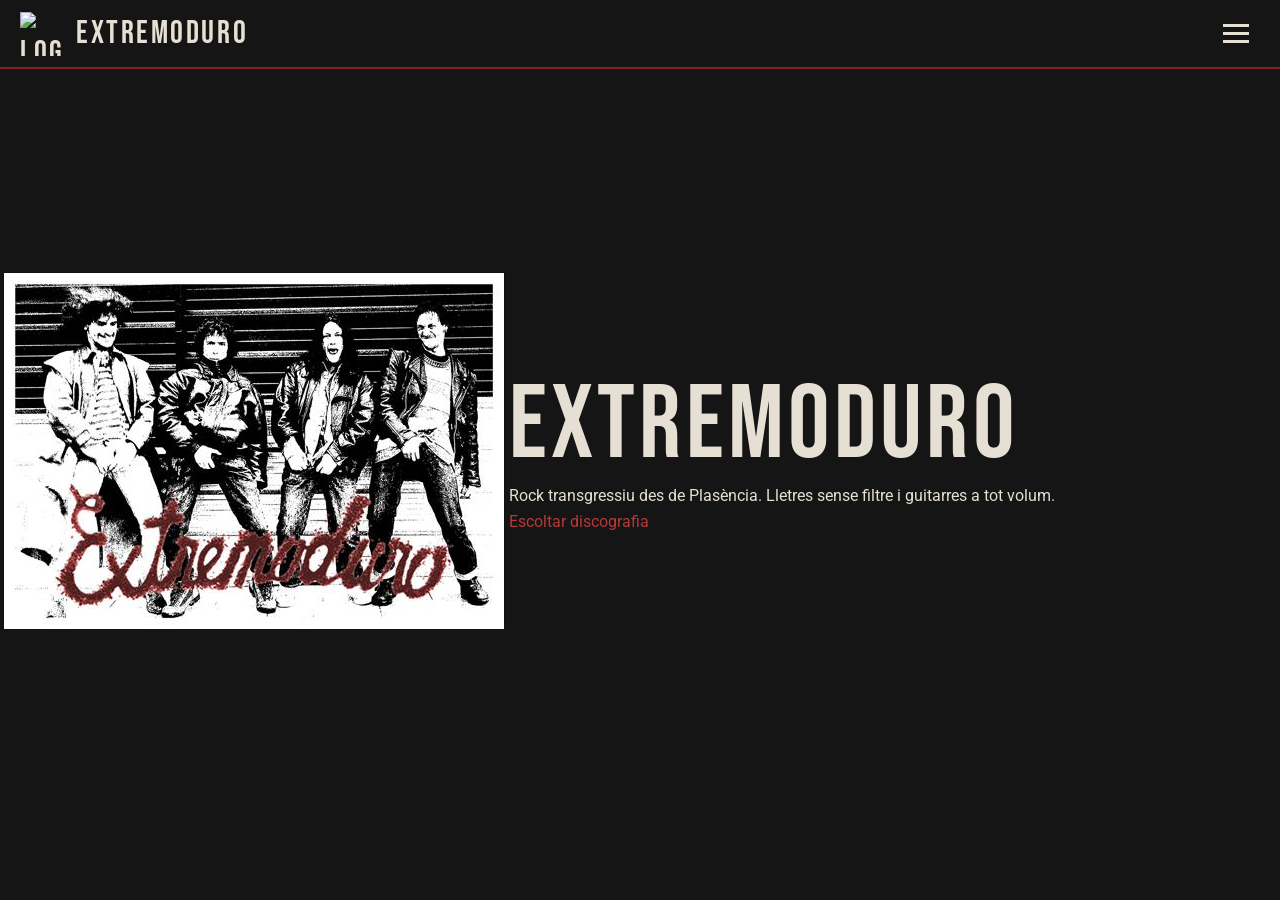
==== index.html @ 2c73f6ba "hero en .css" ====
<!DOCTYPE html>
<html lang="en">
<head>
    <meta charset="UTF-8">
    <meta name="viewport" content="width=device-width, initial-scale=1.0">
    <title>Inici | Extremoduro</title>

    <link rel="preconnect" href="https://fonts.googleapis.com">
    <link rel="preconnect" href="https://fonts.gstatic.com" crossorigin>
    <link href="https://fonts.googleapis.com/css2?family=Bebas+Neue&amp;family=Roboto:wght@400;700&amp;display=swap" rel="stylesheet">
    <link rel="stylesheet" href="https://cdnjs.cloudflare.com/ajax/libs/font-awesome/6.5.2/css/all.min.css">

    <link rel="stylesheet" href="css/01-Identitat.css">
    <link rel="stylesheet" href="css/02-header-footer.css">
    <link rel="stylesheet" href="css/03-pagines.css">
    <link rel="stylesheet" href="css/04-animacions.css">
    <link rel="stylesheet" href="css/05-responsive.css">

</head>
<body> 
    <!-- Checkbox de l'interruptor -->
     <input class="control" type="checkbox" id="anim-toggle" aria-label="Pausar l'animació del Hero">

    <!-- Taca 4 -->
    <header class="capcalera">
        <input class="control" type="checkbox" id="menu-toggle" aria-label="Obrir o tancar el menu">
        <a class="marca" href="index.html"><img src="imatges/logotip.jpg" alt="Logo de Extremoduro" width="44" height="44">Extremoduro</a>
        <label class="hamburguesa" for="menu-toggle"><span></span><span></span><span></span></label>

    

     <nav class="menu" aria-label="Navegacio principal">
      <ul>
        <li><a href="index.html"class="actiu" aria-current="page">Inici</a></li>
        <li><a href="musica.html">Musica</a></li>
        <li><a href="historia.html">Història</a></li>
        <li><a href="concerts.html">Concerts</a></li>
        <li><a href="contacte.html">Contacte</a></li>
      </ul>
     </nav>
    </header>

    <main>
        
    <!-- Taca 6 -->
     <section class="hero">
     <img class="hero_fons" src="imatges/Extremoduro.png" alt="Fotografia del grup Extremoduro">
     <div class="hero_brillo"></div>
     <div class="contenidor hero_contingut">
        <h1>Extremoduro</h1>
        <p class="hero_lema">Rock transgressiu des de Plasència. Lletres sense filtre i guitarres a tot volum.</p>
        <a class="boto" href="musica.html">Escoltar discografia</a>
     </div>
    
        
    </main>
    </section>
</body>
</html>
---- css/01-Identitat.css ----
/* Tasca 2 */

*,*::before,*::after{box-sizing:border-box;margin:0;padding:0}
html{scroll-behavior:smooth}
body{background:var(--negro);color:var(--blanco);font-family:var(--texto);line-height:1.6;min-height:100vh;display:flex;flex-direction:column;overflow-x:hidden}
main{flex:1}
img,iframe,svg{display:block;max-width:100%}
img{height:auto}
.container{width:100%;max-width:1100px;margin:0 auto;padding:0 1.25rem}
.seccio{padding:3.5rem 0}
.seccio--alt{background:var(--gris)}
/* Controles checkbox/radio: invisibles pero accesibles con teclado */
.control{position:absolute;opacity:0;width:1px;height:1px;pointer-events:none}

/* Tasca 3 */

:root{
  --negro:#151515;      /* fondo principal */
  --gris:#252525;       /* secciones y tarjetas */
  --rojo:#8B1E24;       /* botones, enlaces y detalles */
  --rojo2:#B33A3A;      /* hover y elementos destacados */
  --blanco:#E6DFD3;     /* texto principal */
  --cemento:#96918A;    /* texto secundario */
  --titulos:'Bebas Neue','Oswald',sans-serif;
  --texto:'Roboto','Open Sans',sans-serif;
  --radio:6px;
  --t:.3s ease;
}

h1,h2,h3{font-family:var(--titulos);font-weight:400;letter-spacing:.04em;line-height:1.1}
h1{font-size:clamp(3rem,10vw,6.5rem)}
h2{font-size:clamp(2rem,5vw,3rem)}
h3{font-size:1.7rem}
p+p{margin-top:.5rem}
a{color:var(--rojo2);text-decoration:none;transition:color var(--t)}
a:hover,a:focus-visible{color:var(--blanco)}
:focus-visible{outline:3px solid var(--blanco);outline-offset:3px}
.titol-pagina{margin-bottom:2rem;font-size:clamp(2.6rem,8vw,4.5rem);color:var(--rojo2)}
.titol-seccio{margin-bottom:2rem;padding-left:1rem;border-left:6px solid var(--rojo)}
.text-ampli{max-width:65ch;margin-bottom:2rem}
.secundario{color:var(--cemento)}


/* Botón */
.boton{display:inline-flex;align-items:center;justify-content:center;min-height:48px;padding:.6rem 1.8rem;background:var(--rojo);border:2px solid var(--rojo);border-radius:var(--radio);font-family:var(--titulos);font-size:1.35rem;letter-spacing:.08em;color:var(--blanco);cursor:pointer;transition:background var(--t),border-color var(--t),transform var(--t)}
.boton:hover,.boton:focus-visible{background:var(--rojo2);border-color:var(--rojo2);color:var(--blanco);transform:translateY(-3px) scale(1.03)}

/* Tarjeta (se usa en Tasca 6, 7 y 9) */
.tarjetas{display:flex;flex-wrap:wrap;gap:1.5rem}
.tarjetas>.tarjeta{flex:1 1 260px}
.tarjeta{background:var(--gris);border-bottom:3px solid var(--rojo);border-radius:var(--radio);overflow:hidden;transition:transform var(--t),box-shadow var(--t),border-color var(--t)}
.tarjeta:hover{transform:translateY(-6px);border-color:var(--rojo2);box-shadow:0 12px 24px rgba(0,0,0,.5)}
.tarjeta__cuerpo{padding:1.25rem}
.seccio--alt .tarjeta{background:var(--negro)}

/* Pestañas / filtros (se usan en Tasca 7 y 9) */
.pestanas{display:flex;flex-wrap:wrap;gap:.5rem;margin-bottom:2rem}
.pestanas label{display:flex;align-items:center;min-height:48px;padding:.5rem 1.5rem;background:var(--gris);border:2px solid var(--rojo);border-radius:var(--radio);font-family:var(--titulos);font-size:1.35rem;letter-spacing:.08em;cursor:pointer;transition:background var(--t),transform var(--t)}
.pestanas label:hover{background:var(--rojo2);transform:translateY(-2px)}
---- css/02-header-footer.css ----
/* Tasca 4 */
.capcalera {
    position:sticky;
    top:0;
    z-index:20;
    display:flex;
    flex-wrap:wrap;
    align-items:center;
    justify-content:space-between;
    padding:.5rem 1.25rem;
    background:var(--negro);
    border-bottom:2px solid var(--rojo)
}

.marca {
    display:flex;
    align-items: center;
    gap: .75rem;
    font-family:var(--titulos);
    font-size: 2rem;
    letter-spacing: .08em;
    color:var(--blanco)
}

.hamburguesa{
    display: flex;
    flex-direction:column;
    justify-content:center;
    gap:5px;
    min-width: 48px;
    min-height: 48px;
    padding: 0 .7rem;
    cursor:pointer;
}

.hamburguesa span{
    height:3px;
    background:var(--blanco);
    transition:transform var(--t), opacity var(--t)
}

#menu-toggle:checked ~ .hamburguesa span:nth-child(1){
    transform:translateY(8px) rotate(45deg)
}
#menu-toggle:checked ~ .hamburguesa span:nth-child(2){opacity:0}
#menu-toggle:checked ~ .hamburguesa span:nth-child(3){transform:translateY(-8px) rotate(-45deg)}
#menu-toggle:focus-visible ~ .hamburguesa{outline:3px solid var(--blanco)}

/* Animació */
.menu {
    width:100%;
    max-height:0;
    overflow:hidden;
    transition:max-height .4s ease;
}

#menu-toggle:checked ~ .menu{max-height:360px}
.menu ul{
    display:flex;
    flex-direction:column;
    list-style:none;
    padding-bottom:.5rem
}

.menu a{
    display:block;
    padding:.9rem 1rem;
    border-left:4px solid transparent;
    font-family:var(--titulos);
    font-size:1.4rem;
    letter-spacing:.08em;
    color:var(--blanco);
    transition:color var(--t),border-color var(--t),background var(--t)
}
.menu a:hover,.menu a:focus-visible{
    color:var(--rojo2);
    background:var(--gris)
}

.menu a.activo{
    color:var(--rojo2);
    border-left-color:var(--rojo2)
}
---- css/03-pagines.css ----
/* Hero */
.hero {
    position:relative;
    display:flex;
    align-items:center;
    min-height:85vh;
    overflow:hidden;
}
.hero__fons {
    position:absolute;
    top:0;left:0;
    width:100%;
    height:100%;
    object-fit:cover;
    opacity:.5
}
.hero__brillo {
    position:absolute;
    top:-20vmax;
    left:-20vmax;
    width:70vmax;
    height:70vmax;
    border-radius:50%;
    background:radial-gradient(circle,rgba(179,58,58,.55),transparent 65%)
}
.hero__contingut {
    position:relative;
    padding-top:3rem;
    padding-bottom:3rem
}
.hero__contingut h1 {
    text-shadow:4px 4px 0 var(--rojo)
}
.hero__lema {
    max-width:32ch;
    margin:1rem 0 1.5rem;
    font-size:1.3rem
}
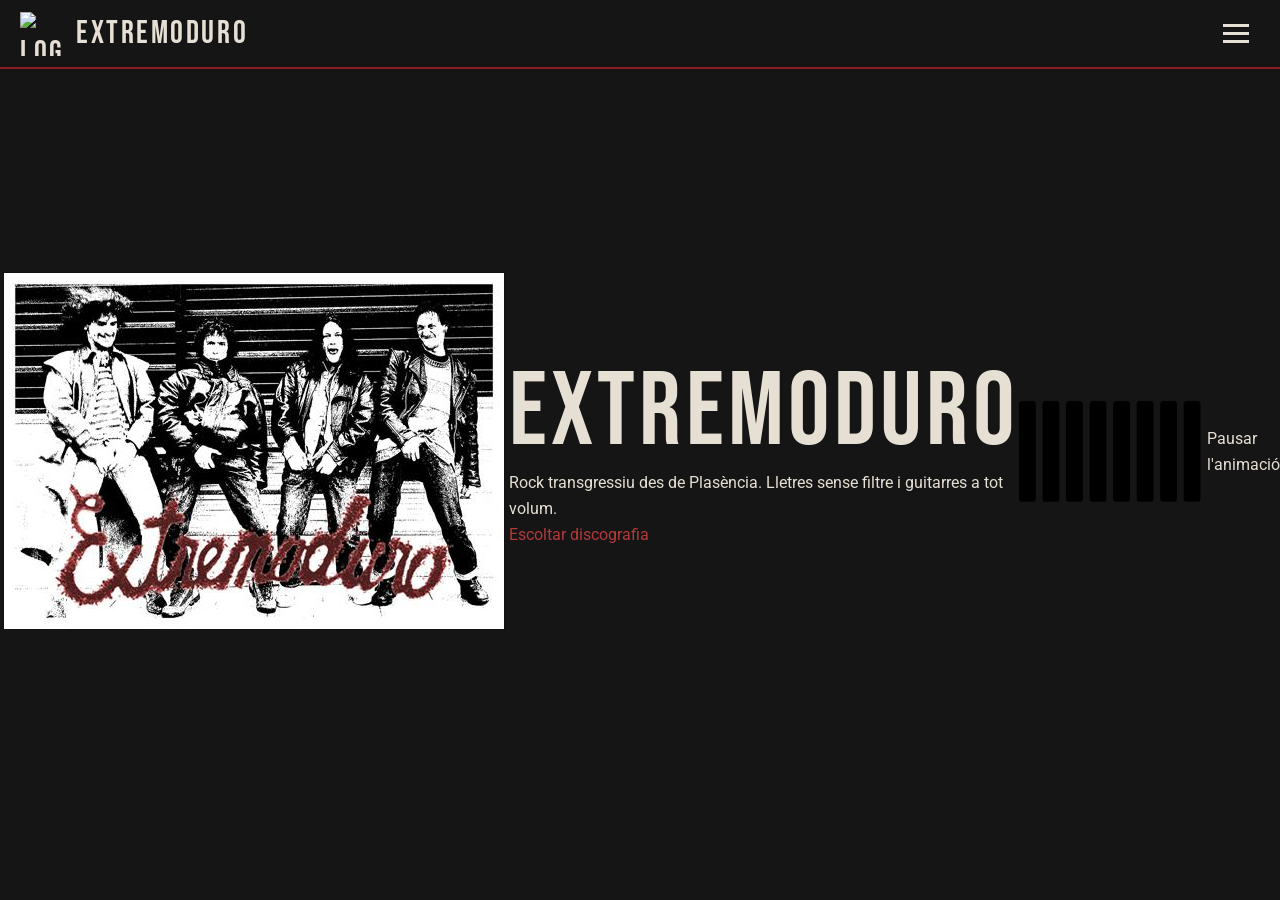
==== commit f57812a0: "animacio de les barres de so i el botó interruptor" ====
--- a/index.html
+++ b/index.html
@@ -51,6 +51,24 @@
         <p class="hero_lema">Rock transgressiu des de Plasència. Lletres sense filtre i guitarres a tot volum.</p>
         <a class="boto" href="musica.html">Escoltar discografia</a>
      </div>
+
+     <!-- Animació Vectorial SVG -->
+      <svg class="ecualitzador" viewBox="0 0 112 60" role="img" aria-label="Animació de barres de so">
+        <rect x="0" y="0" width="10" height="60" rx="2"/>
+        <rect x="14" y="0" width="10" height="60" rx="2"/>
+        <rect x="28" y="0" width="10" height="60" rx="2"/>
+        <rect x="42" y="0" width="10" height="60" rx="2"/>
+        <rect x="56" y="0" width="10" height="60" rx="2"/>
+        <rect x="70" y="0" width="10" height="60" rx="2"/>
+        <rect x="84" y="0" width="10" height="60" rx="2"/>
+        <rect x="98" y="0" width="10" height="60" rx="2"/>
+        </svg>
+    
+    <!-- Interruptor -->
+     <label class="interruptor" for="anim-toggle"><span class="interruptor_pista"></span>Pausar l'animació</label>
+    </div>
+</section>
+            
     
         
     </main>
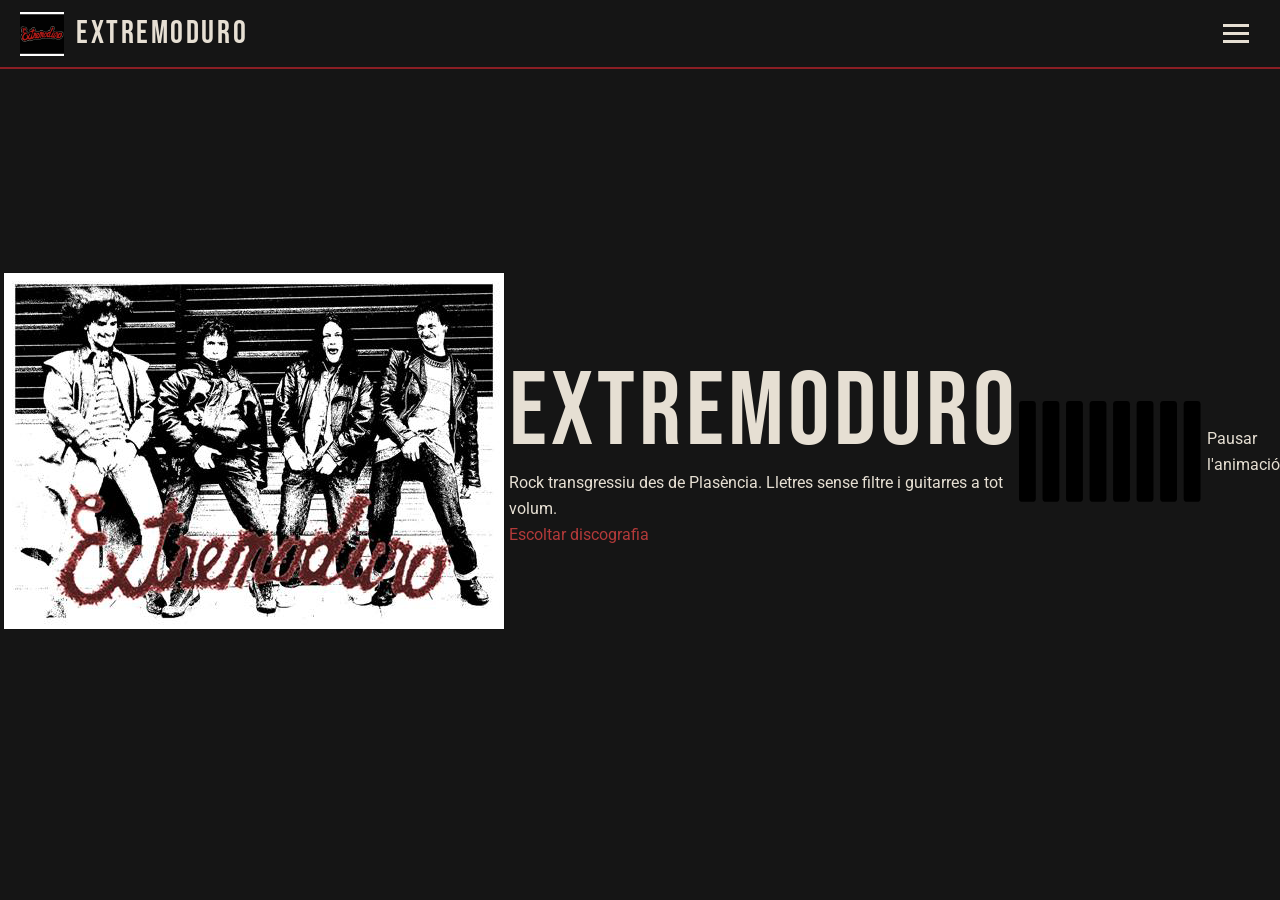
==== commit b003951e: "logo" ====
--- a/index.html
+++ b/index.html
@@ -24,7 +24,7 @@
     <!-- Taca 4 -->
     <header class="capcalera">
         <input class="control" type="checkbox" id="menu-toggle" aria-label="Obrir o tancar el menu">
-        <a class="marca" href="index.html"><img src="imatges/logotip.jpg" alt="Logo de Extremoduro" width="44" height="44">Extremoduro</a>
+        <a class="marca" href="index.html"><img src="imatges/logo.png" alt="Logo de Extremoduro" width="44" height="44">Extremoduro</a>
         <label class="hamburguesa" for="menu-toggle"><span></span><span></span><span></span></label>
 
     
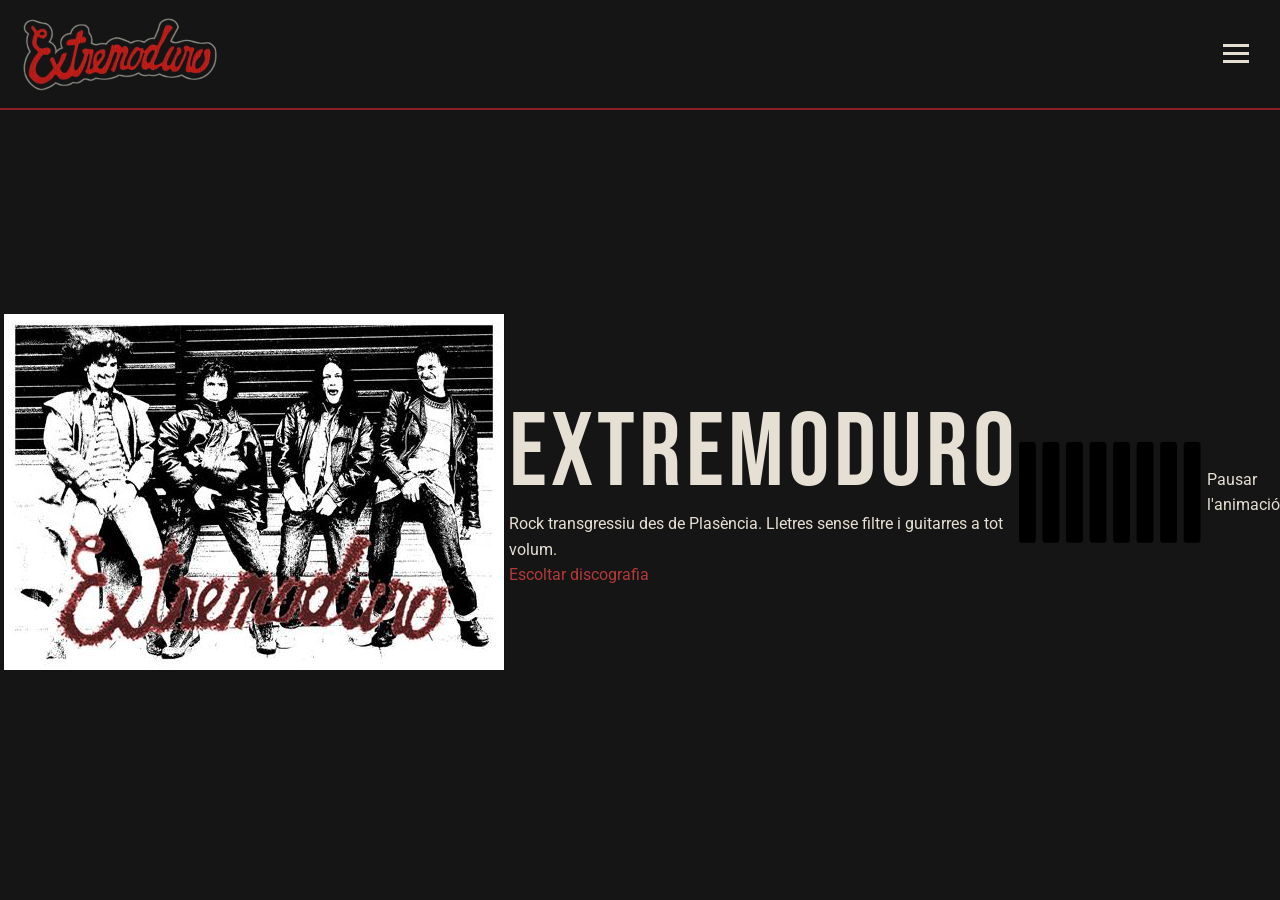
==== commit 439eca74: "millora" ====
--- a/index.html
+++ b/index.html
@@ -24,7 +24,7 @@
     <!-- Taca 4 -->
     <header class="capcalera">
         <input class="control" type="checkbox" id="menu-toggle" aria-label="Obrir o tancar el menu">
-        <a class="marca" href="index.html"><img src="imatges/logo.png" alt="Logo de Extremoduro" width="44" height="44">Extremoduro</a>
+        <a class="marca" href="index.html"><img src="imatges/logotip.png" alt="Logo de Extremoduro" width="200" height="80"></a>
         <label class="hamburguesa" for="menu-toggle"><span></span><span></span><span></span></label>
 
     
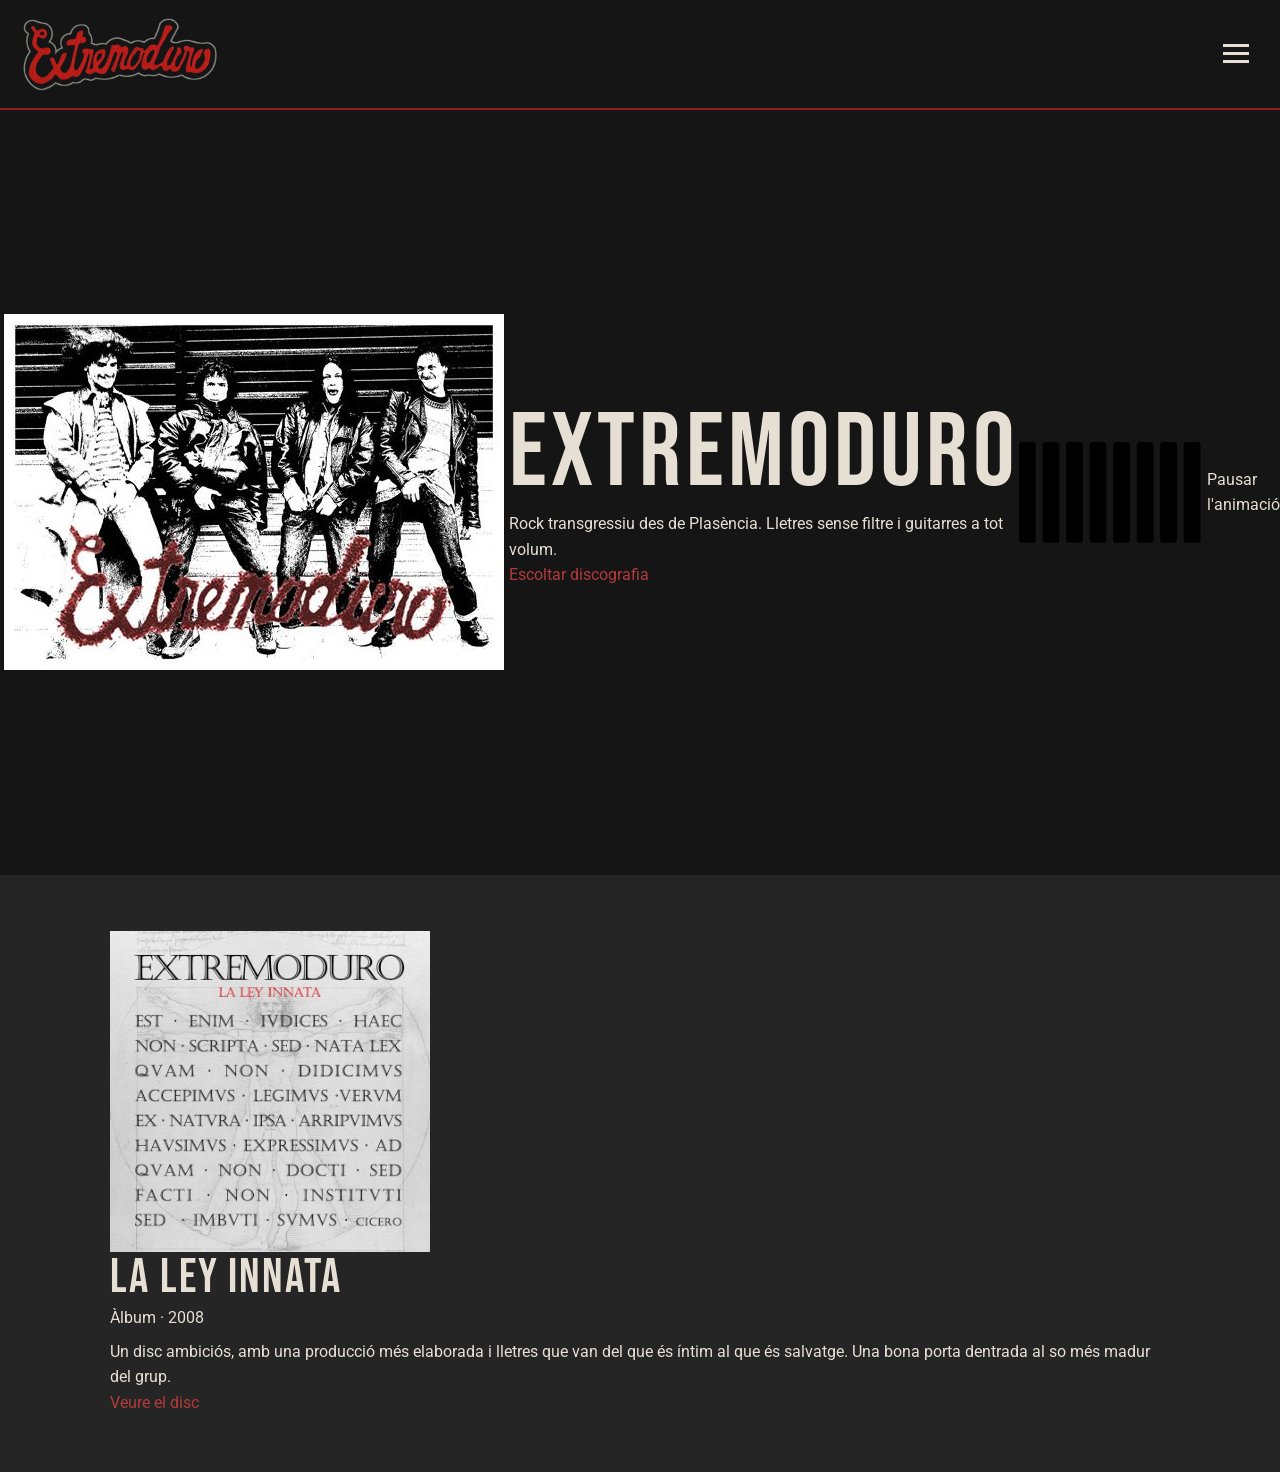
==== commit abc0810b: "disc La Ley Innata" ====
--- a/index.html
+++ b/index.html
@@ -68,7 +68,17 @@
      <label class="interruptor" for="anim-toggle"><span class="interruptor_pista"></span>Pausar l'animació</label>
     </div>
 </section>
-            
+        <section class="seccio seccio--alt">
+            <div class="container promo">
+                <img class="promo_portada" src="imatges/la-ley-innata.png" alt="Portada del disc La Ley Innata" width="320" height="320"> 
+                <h2>La Ley Innata</h2>
+                <p class="secundari">Àlbum &middot; 2008</p>
+                <p>Un disc ambiciós, amb una producció més elaborada i lletres que van del que és íntim al que és salvatge. Una bona porta dentrada al so més madur del grup.</p>
+                <a class="boto" href="musica.html">Veure el disc</a>
+            </div>
+        </div>
+        </section>
+
     
         
     </main>
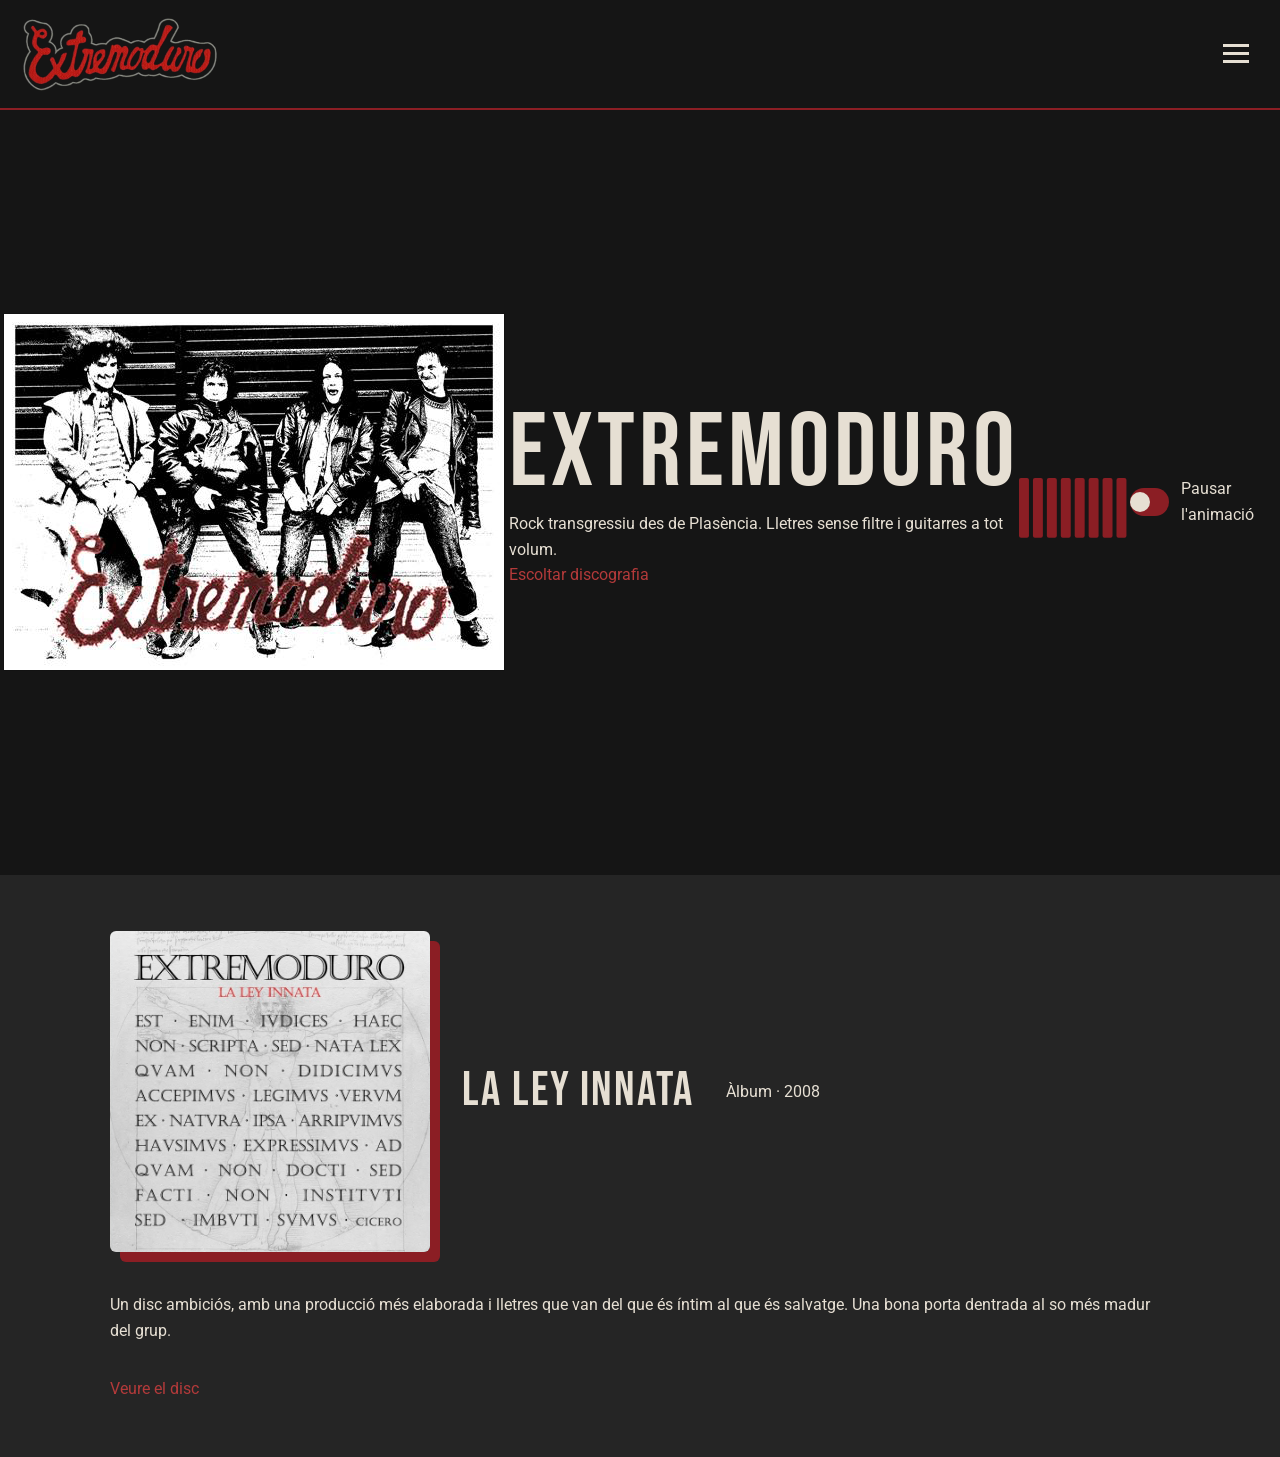
==== commit c04fd809: ".css de animacio, interruptor i promo del disc" ====
--- a/index.html
+++ b/index.html
@@ -53,7 +53,7 @@
      </div>
 
      <!-- Animació Vectorial SVG -->
-      <svg class="ecualitzador" viewBox="0 0 112 60" role="img" aria-label="Animació de barres de so">
+      <svg class="equalitzador" viewBox="0 0 112 60" role="img" aria-label="Animació de barres de so">
         <rect x="0" y="0" width="10" height="60" rx="2"/>
         <rect x="14" y="0" width="10" height="60" rx="2"/>
         <rect x="28" y="0" width="10" height="60" rx="2"/>
--- a/css/03-pagines.css
+++ b/css/03-pagines.css
@@ -35,4 +35,72 @@
     max-width:32ch;
     margin:1rem 0 1.5rem;
     font-size:1.3rem
-}+}
+
+/* Animación SVG */
+
+.equalitzador {
+    width: 140px;
+    margin-top: 2rem;
+    fill: var(--rojo);
+}
+
+.equalitzador rect {
+    transform-box: fill-box;
+    transform-origin: bottom;
+}
+
+/* Interruptor */
+.interruptor {
+    display: inline-flex;
+    align-items: center;
+    gap: .7rem;
+    margin-top: 1.2rem;
+    min-height: 48px;
+    color: var(--blanco);
+    cursor: pointer;
+}
+
+.interruptor_pista {
+    position: relative;
+    width: 50px;
+    height: 28px;
+    background: var(--rojo);
+    border-radius: 14px;
+    transition: background var(--t);
+}
+
+.interruptor_pista::after {
+    content:"";
+    position: absolute;
+    top: 4px;
+    width: 20px;
+    height: 20px;
+    background: var(--blanco);
+    border-radius: 50%;
+    transition: transform var(--t);
+}
+#anim-toggle:checked ~ main .interruptor_pista {
+    background: var(--cemento);
+}
+#anim-toggle:checked ~ main .interruptor_pista::after {
+    transform: translateX(22px);
+}
+#anim-toggle:focus-visible ~ main .interruptor__pista{outline:3px solid var(--blanco);outline-offset:3px}
+
+/* Promoció del disc */
+.promo {
+    display: flex;
+    flex-wrap: wrap;
+    align-items: center;
+    gap: 2rem;
+}
+
+.promo_portada {
+    flex: 0 1 320px;
+    border-radius: var(--radio);
+    box-shadow: 10px 10px 0 var(--rojo);
+}
+
+.promo_texto {flex: 1 1 300px;}
+.promo_texto p {margin-bottom: 1rem;}
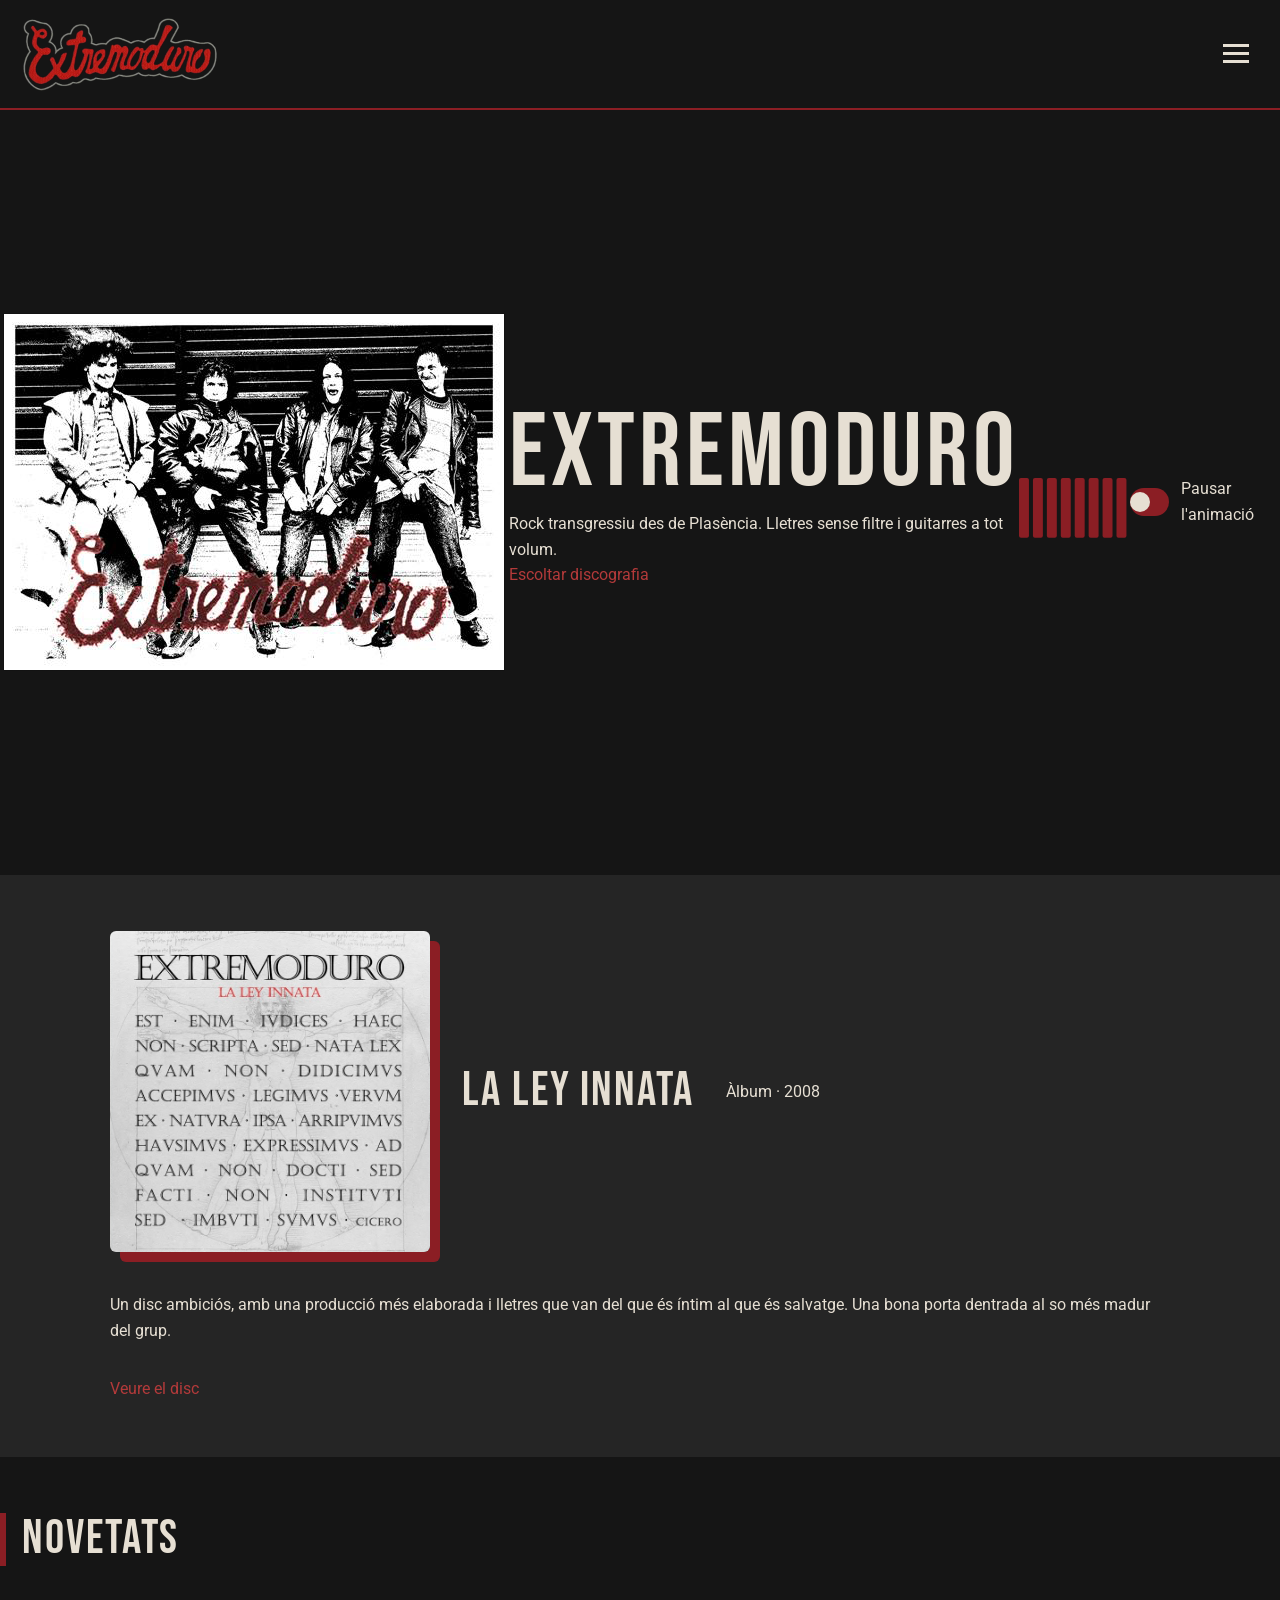
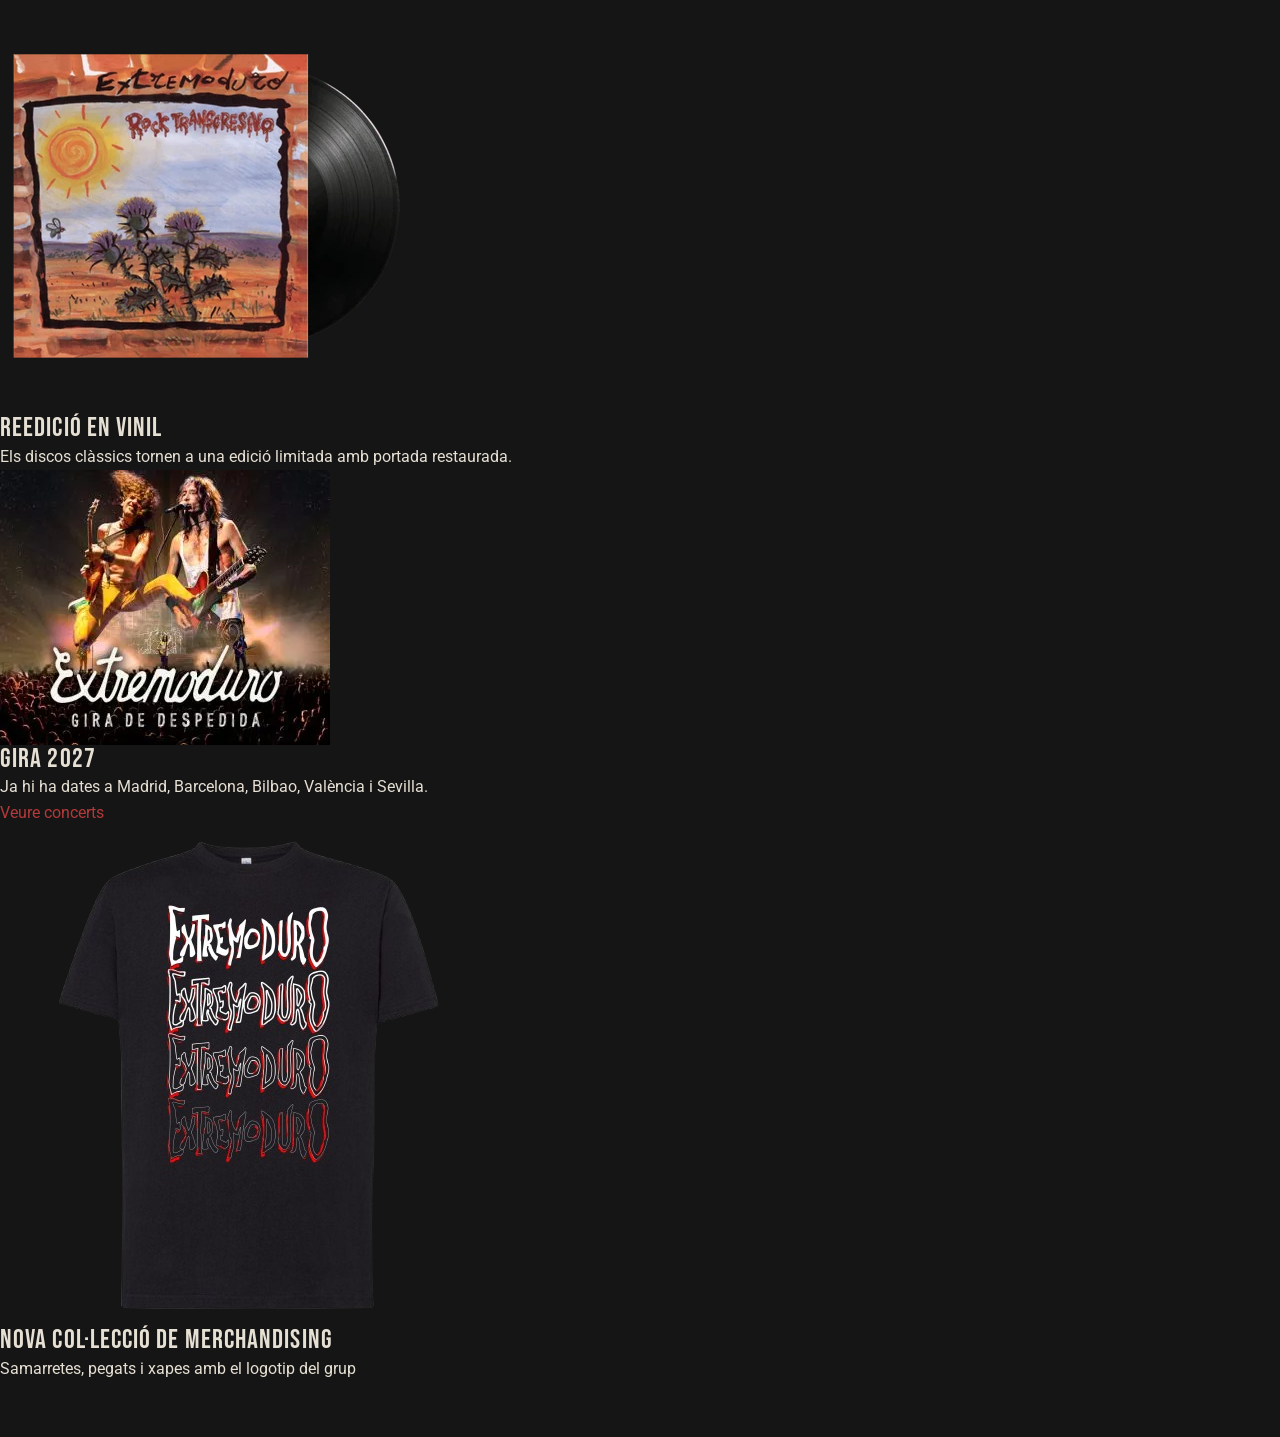
==== commit 156a88d2: "novetats" ====
--- a/index.html
+++ b/index.html
@@ -78,7 +78,35 @@
             </div>
         </div>
         </section>
-
+<section class="seccio novetats">
+    <div class="contenidor">
+        <h2 class="titol-seccio">Novetats</h2>
+        <div class="targetes">
+            <article class="targeta revelar">
+                <img src="imatges/novetat-1.png" alt="Imatge d'una reedició en vinil">
+                <div class="targeta_cos">
+                    <h3>Reedició en vinil</h3>
+                    <p class="secundari">Els discos clàssics tornen a una edició limitada amb portada restaurada.</p>
+                </div>
+            </article>
+            <article class="targeta revelar">
+                <img src="imatges/novetat-2.png" alt="Cartel gira 2027">
+                <div class="targeta_cos">
+                    <h3>Gira 2027</h3>
+                    <p class="secundari">Ja hi ha dates a Madrid, Barcelona, ​​Bilbao, València i Sevilla.</p>
+                    <a href="concerts.html">Veure concerts</a>
+                </div>
+            </article>
+            <article class="targeta revelar">
+                <img src="imatges/novetat-3.png" alt="Samarretes negres amb el logotip del grup">
+                <div class="targeta_cos">
+                    <h3>Nova col·lecció de merchandising</h3>
+                    <p class="secundari">Samarretes, pegats i xapes amb el logotip del grup</p>
+                </div>
+            </article>
+        </div>
+    </div>
+</section>
     
         
     </main>
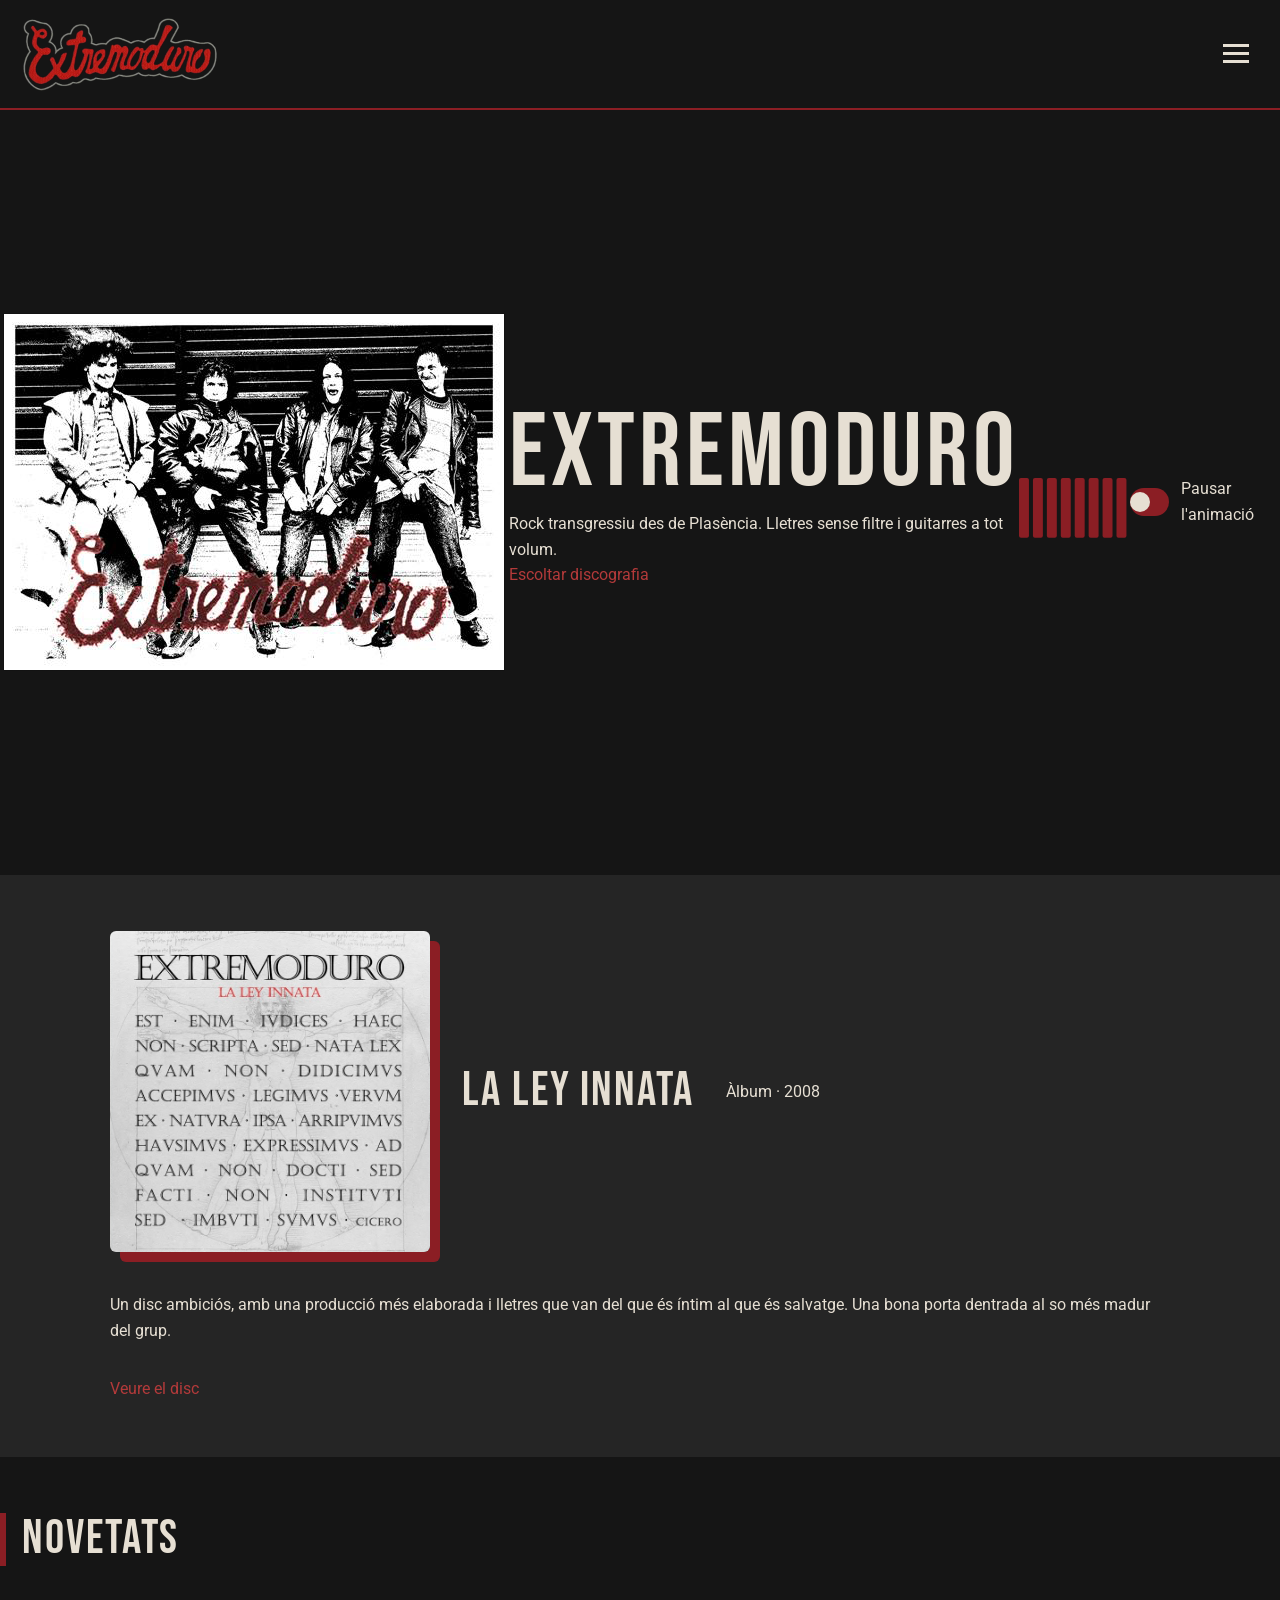
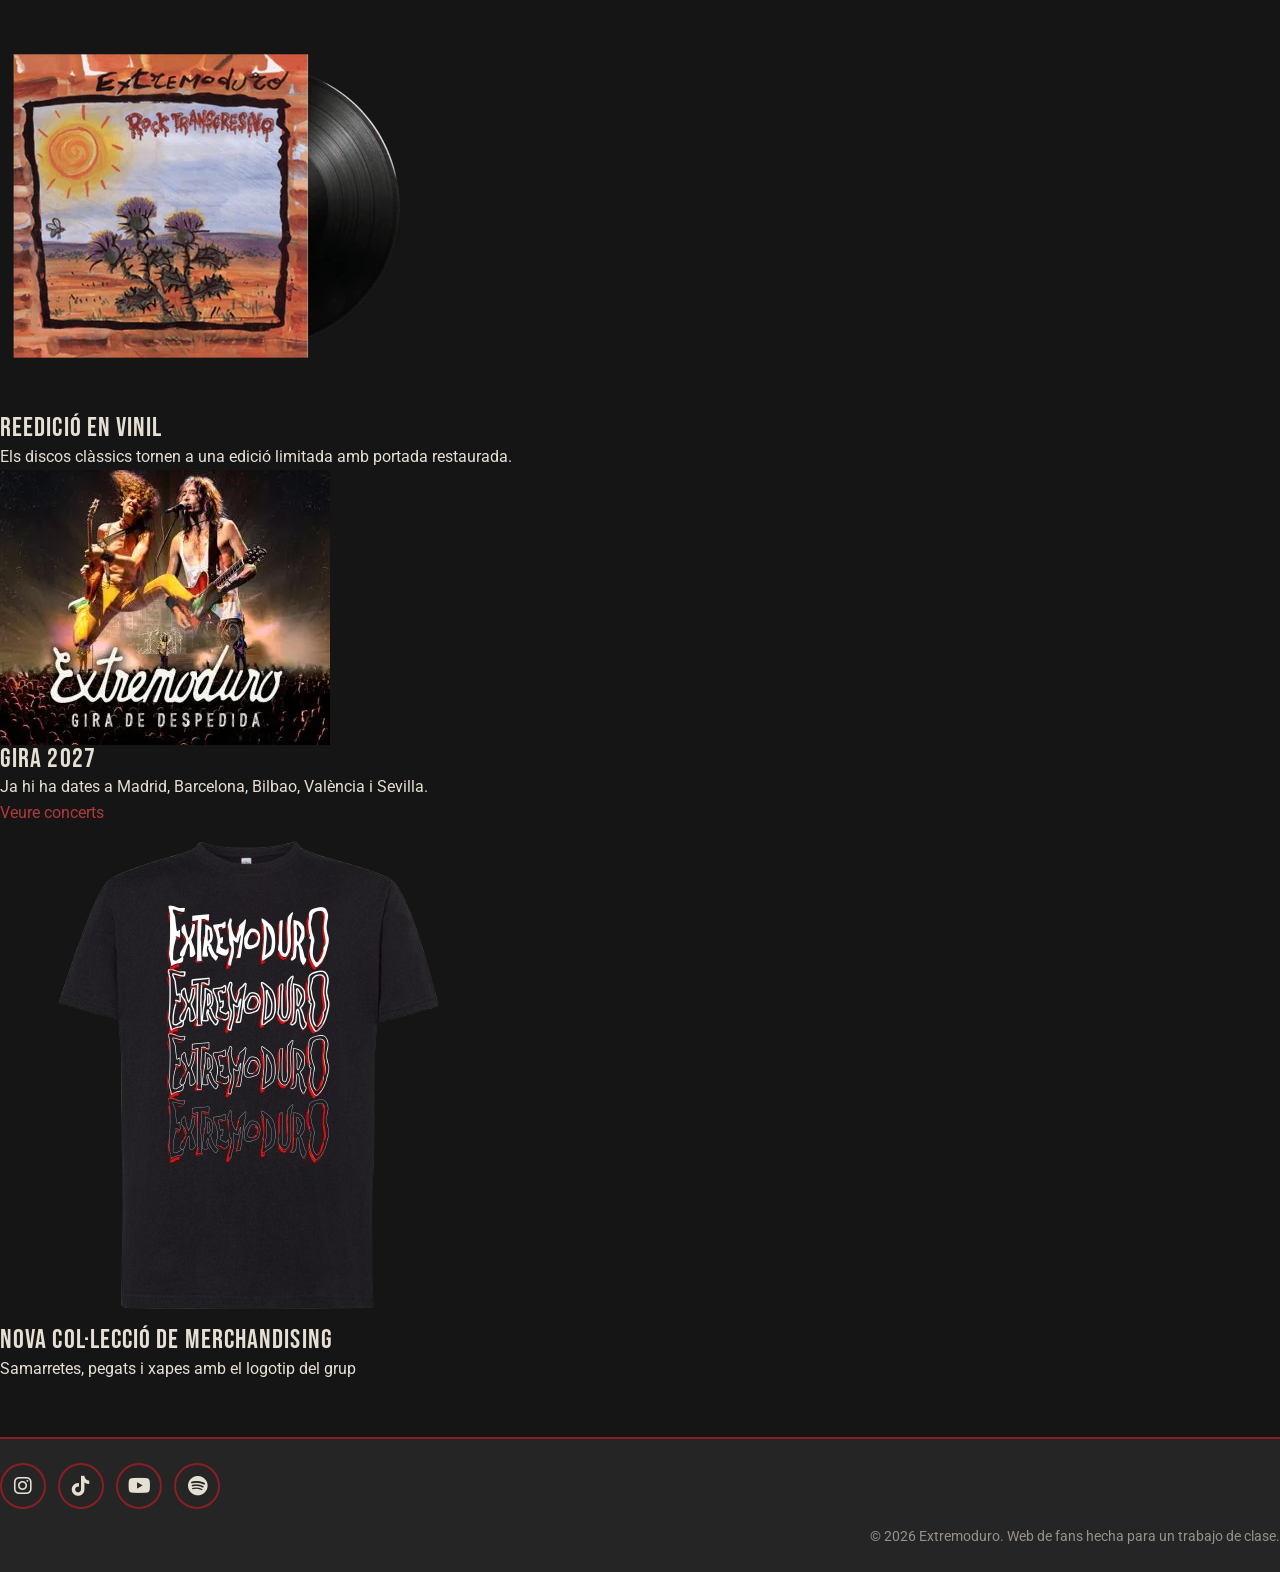
==== commit 55a62311: "footer" ====
--- a/index.html
+++ b/index.html
@@ -111,5 +111,16 @@
         
     </main>
     </section>
+    <footer class="pie">
+        <div class="contenedor pie__contenido">
+            <ul class="redes">
+                <li><a href="https://www.instagram.com/extremoduro_oficial/?utm_source=ig_web_button_share_sheet" target="_blank" rel="noopener" aria-label="Instagram"><i class="fa-brands fa-instagram"></i></a></li>
+                <li><a href="https://www.tiktok.com/tag/extremoduro?is_from_webapp=1&sender_device=pc" target="_blank" rel="noopener" aria-label="TikTok"><i class="fa-brands fa-tiktok"></i></a></li>
+                <li><a href="https://www.youtube.com/@extremodurooficial3957" target="_blank" rel="noopener" aria-label="YouTube"><i class="fa-brands fa-youtube"></i></a></li>
+                <li><a href="https://open.spotify.com/intl-es/artist/3bgsNtcf5d5h9jbQbohfBK?si=6Ho2JODTQQyEMR6Zhbzp4A" target="_blank" rel="noopener" aria-label="Spotify"><i class="fa-brands fa-spotify"></i></a></li>
+            </ul>
+            <p class="copyright">&copy; 2026 Extremoduro. Web de fans hecha para un trabajo de clase.</p>
+        </div>
+</footer>
 </body>
 </html>
--- a/css/02-header-footer.css
+++ b/css/02-header-footer.css
@@ -82,3 +82,42 @@
     border-left-color:var(--rojo2)
 }
 
+.pie{
+    background:var(--gris);
+    border-top:2px solid var(--rojo);
+    padding:1.5rem 0
+}
+.pie__contenido{
+    display:flex;
+    flex-wrap:wrap;
+    align-items:center;
+    gap:1rem
+}
+.redes{
+    display:flex;
+    gap:.75rem;
+    list-style:none
+}
+.redes a{
+    display:flex;
+    align-items:center;
+    justify-content:center;
+    width:46px;
+    height:46px;
+    border:2px solid var(--rojo);
+    border-radius:50%;
+    font-size:1.25rem;
+    color:var(--blanco);
+    transition:background var(--t),transform var(--t),border-color var(--t)
+}
+.redes a:hover,.redes a:focus-visible{
+    background:var(--rojo2);
+    border-color:var(--rojo2);
+    color:var(--blanco);
+    transform:translateY(-4px) rotate(10deg)
+}
+.copyright{flex:1 1 100%;
+    text-align:right;
+    font-size:.9rem;
+    color:var(--cemento)
+}
